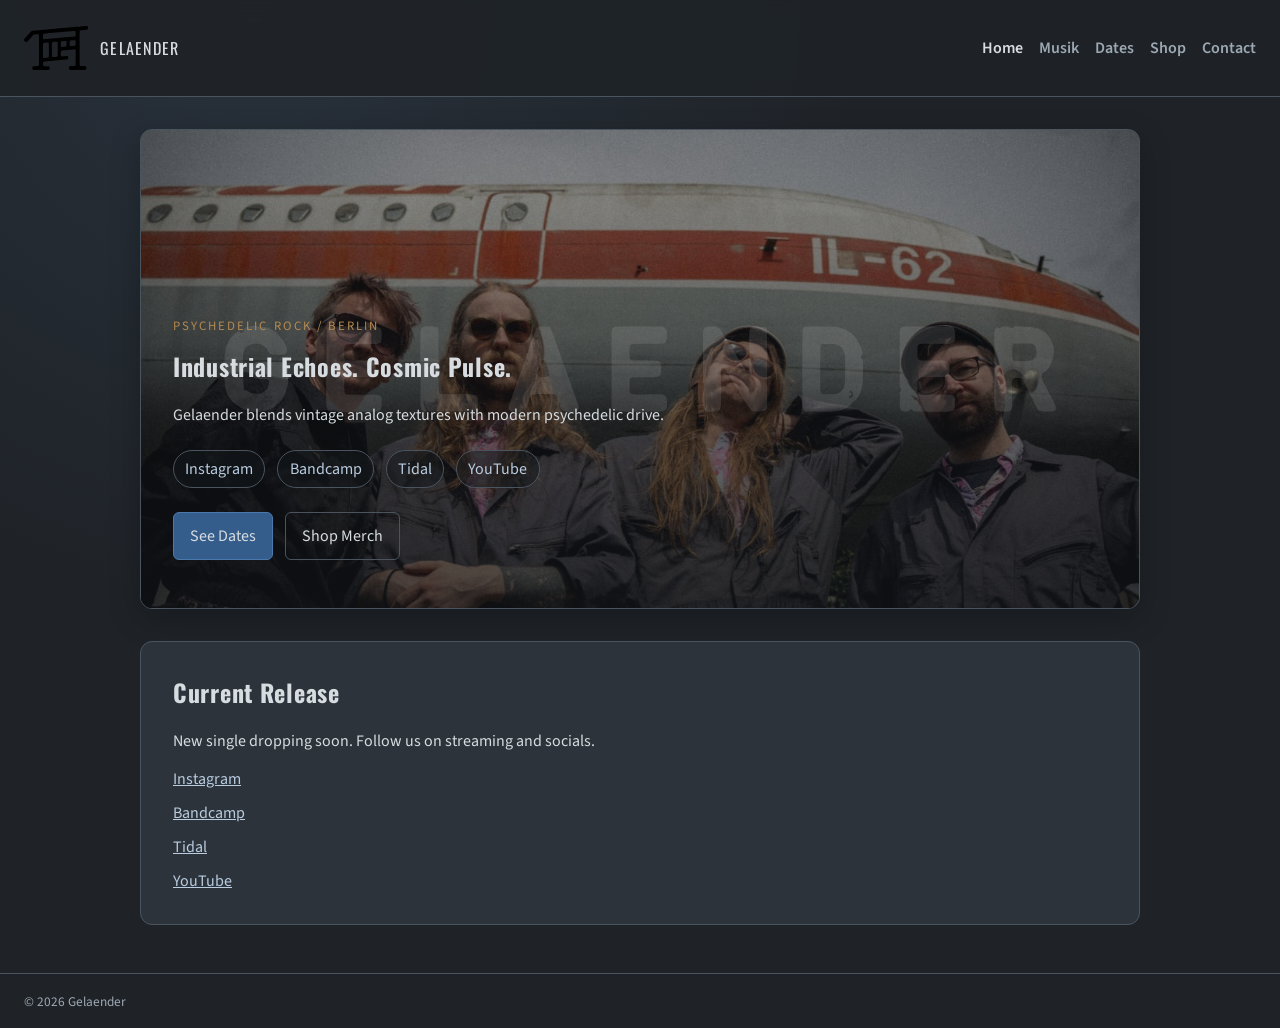
==== frontend/index.html @ 28b2a407 "v0.1 - frontend: logo, foto, header - backend: docker, alembic" ====
<!doctype html>
<html lang="en">
  <head>
    <meta charset="UTF-8" />
    <meta name="viewport" content="width=device-width, initial-scale=1.0" />
    <meta
      name="description"
      content="Gelaender psychedelic rock official page."
    />
    <title>Gelaender | Home</title>
    <link rel="icon" href="assets/logo1.svg" type="image/svg+xml" />
    <link rel="stylesheet" href="css/variables.css" />
    <link rel="stylesheet" href="css/style.css" />
    <link rel="stylesheet" href="css/responsive.css" />
  </head>
  <body>
    <header class="site-header">
      <a class="brand" href="index.html">
        <img
          src="assets/logo1.svg"
          alt="Gelaender logo"
          width="64"
          height="64"
        />
        <span>Gelaender</span>
      </a>
      <button
        class="menu-toggle"
        type="button"
        aria-label="Toggle navigation menu"
        aria-expanded="false"
        aria-controls="primary-nav"
      >
        Menu
      </button>
      <nav id="primary-nav" class="site-nav" aria-label="Primary navigation">
        <a href="index.html" aria-current="page">Home</a>
        <a href="music.html">Musik</a>
        <a href="tour.html">Dates</a>
        <a href="shop.html">Shop</a>
        <a href="contact.html">Contact</a>
      </nav>
    </header>

    <main>
      <section class="hero hero-home reveal">
        <div class="hero-content">
          <p class="kicker">Psychedelic Rock / Berlin</p>
          <h1>Industrial Echoes. Cosmic Pulse.</h1>
          <p>
            Gelaender blends vintage analog textures with modern psychedelic
            drive.
          </p>
          <ul class="social-list social-inline">
            <li>
              <a
                href="https://www.instagram.com/"
                target="_blank"
                rel="noopener noreferrer"
                >Instagram</a
              >
            </li>
            <li>
              <a
                href="https://bandcamp.com/"
                target="_blank"
                rel="noopener noreferrer"
                >Bandcamp</a
              >
            </li>
            <li>
              <a
                href="https://tidal.com/"
                target="_blank"
                rel="noopener noreferrer"
                >Tidal</a
              >
            </li>
            <li>
              <a
                href="https://www.youtube.com/"
                target="_blank"
                rel="noopener noreferrer"
                >YouTube</a
              >
            </li>
          </ul>
          <div class="cta-row">
            <a class="btn btn-primary" href="tour.html">See Dates</a>
            <a class="btn" href="shop.html">Shop Merch</a>
          </div>
        </div>
      </section>

      <section class="panel reveal">
        <h2>Current Release</h2>
        <p>New single dropping soon. Follow us on streaming and socials.</p>
        <ul class="social-list">
          <li>
            <a
              href="https://www.instagram.com/"
              target="_blank"
              rel="noopener noreferrer"
              >Instagram</a
            >
          </li>
          <li>
            <a
              href="https://bandcamp.com/"
              target="_blank"
              rel="noopener noreferrer"
              >Bandcamp</a
            >
          </li>
          <li>
            <a
              href="https://tidal.com/"
              target="_blank"
              rel="noopener noreferrer"
              >Tidal</a
            >
          </li>
          <li>
            <a
              href="https://www.youtube.com/"
              target="_blank"
              rel="noopener noreferrer"
              >YouTube</a
            >
          </li>
        </ul>
      </section>
    </main>

    <footer class="site-footer">
      <small>&copy; 2026 Gelaender</small>
    </footer>

    <script src="js/main.js" defer></script>
  </body>
</html>
---- frontend/css/variables.css ----
:root {
  --color-bg: #1f2328;
  --color-bg-soft: #2c3239;
  --color-surface: #313941;
  --color-text: #d7dce0;
  --color-muted: #9ca8b2;
  --color-accent: #355d8c;
  --color-accent-warm: #b3894f;
  --color-border: #4a545e;
  --shadow-soft: 0 10px 30px rgba(0, 0, 0, 0.25);

  --font-display: "Oswald", "Arial Narrow", sans-serif;
  --font-body: "Source Sans 3", "Segoe UI", sans-serif;

  --space-1: 0.25rem;
  --space-2: 0.5rem;
  --space-3: 0.75rem;
  --space-4: 1rem;
  --space-5: 1.5rem;
  --space-6: 2rem;
  --space-7: 3rem;

  --radius-sm: 6px;
  --radius-md: 12px;

  --motion-fast: 160ms;
  --motion-med: 280ms;
}
---- frontend/css/style.css ----
@import url("https://fonts.googleapis.com/css2?family=Oswald:wght@400;500;700&family=Source+Sans+3:wght@400;600&display=swap");

* {
  box-sizing: border-box;
}

html {
  scroll-behavior: smooth;
}

body {
  margin: 0;
  font-family: var(--font-body);
  background: radial-gradient(circle at 20% 0%, #28313b 0%, var(--color-bg) 42%), url("../assets/bg-pattern.svg");
  color: var(--color-text);
  min-height: 100vh;
}

a {
  color: #b9cce0;
}

.site-header {
  position: sticky;
  top: 0;
  z-index: 20;
  display: flex;
  justify-content: space-between;
  align-items: center;
  gap: var(--space-4);
  padding: var(--space-4) var(--space-5);
  background: rgba(31, 35, 40, 0.92);
  border-bottom: 1px solid var(--color-border);
  backdrop-filter: blur(8px);
}

.brand {
  display: inline-flex;
  align-items: center;
  gap: var(--space-3);
  color: var(--color-text);
  text-decoration: none;
  font-family: var(--font-display);
  letter-spacing: 0.08em;
  text-transform: uppercase;
}

.menu-toggle {
  display: none;
  border: 1px solid var(--color-border);
  border-radius: var(--radius-sm);
  background: transparent;
  color: var(--color-text);
  padding: 0.5rem 0.75rem;
  font: inherit;
}

.site-nav {
  display: flex;
  gap: var(--space-4);
  flex-wrap: wrap;
}

.site-nav a {
  text-decoration: none;
  color: var(--color-muted);
  font-weight: 600;
}

.site-nav a[aria-current="page"],
.site-nav a:hover {
  color: var(--color-text);
}

main {
  width: min(1000px, 92vw);
  margin: 0 auto;
  padding: var(--space-6) 0 var(--space-7);
}

.hero {
  background: linear-gradient(165deg, rgba(53, 93, 140, 0.3), rgba(49, 57, 65, 0.9));
  border: 1px solid var(--color-border);
  border-radius: var(--radius-md);
  box-shadow: var(--shadow-soft);
  padding: var(--space-7) var(--space-6);
}

.hero.compact {
  padding: var(--space-6);
}

.hero-home {
  position: relative;
  overflow: hidden;
  min-height: 30rem;
  display: flex;
  align-items: flex-end;
}

.hero-home::before {
  content: "";
  position: absolute;
  inset: 0;
  background:
    linear-gradient(180deg, rgba(18, 21, 25, 0.46) 0%, rgba(18, 21, 25, 0.74) 100%),
    url("../assets/images/hero1.jpg") center 28% / cover no-repeat;
}

.hero-home::after {
  content: "";
  position: absolute;
  inset: 0;
  background: url("../assets/font1.svg") center / min(80vw, 52rem) auto no-repeat;
  filter: invert(1);
  opacity: 0.10;
  pointer-events: none;
}

.hero-content {
  position: relative;
  z-index: 1;
  max-width: 44rem;
}

.kicker {
  color: var(--color-accent-warm);
  letter-spacing: 0.16em;
  text-transform: uppercase;
  font-size: 0.8rem;
}

h1,
h2 {
  font-family: var(--font-display);
  letter-spacing: 0.03em;
  margin-top: 0;
}

.panel {
  margin-top: var(--space-6);
  padding: var(--space-6);
  border: 1px solid var(--color-border);
  border-radius: var(--radius-md);
  background: rgba(49, 57, 65, 0.75);
}

.cta-row {
  margin-top: var(--space-5);
  display: flex;
  gap: var(--space-3);
}

.btn {
  display: inline-block;
  padding: var(--space-3) var(--space-4);
  border: 1px solid var(--color-border);
  border-radius: var(--radius-sm);
  text-decoration: none;
  color: var(--color-text);
}

.btn-primary {
  background: var(--color-accent);
  border-color: #4a79ad;
}

.grid {
  margin-top: var(--space-5);
  display: grid;
  grid-template-columns: repeat(auto-fit, minmax(220px, 1fr));
  gap: var(--space-4);
}

.card {
  background: rgba(49, 57, 65, 0.8);
  border: 1px solid var(--color-border);
  border-radius: var(--radius-md);
  padding: var(--space-4);
}

.social-list,
.tour-list {
  list-style: none;
  margin: 0;
  padding: 0;
  display: grid;
  gap: var(--space-3);
}

.social-inline {
  margin-top: var(--space-5);
  display: flex;
  flex-wrap: wrap;
  gap: var(--space-3);
}

.social-inline a {
  display: inline-flex;
  align-items: center;
  padding: 0.45rem 0.7rem;
  border: 1px solid var(--color-border);
  border-radius: 999px;
  background: rgba(21, 24, 29, 0.55);
  text-decoration: none;
}

.video-grid {
  display: grid;
  grid-template-columns: repeat(auto-fit, minmax(250px, 1fr));
  gap: var(--space-4);
}

.video-card {
  border: 1px solid var(--color-border);
  border-radius: var(--radius-md);
  padding: var(--space-4);
  background: rgba(44, 50, 57, 0.8);
}

.video-card h3 {
  margin-top: 0;
}

.video-frame {
  aspect-ratio: 16 / 9;
  border-radius: var(--radius-sm);
  overflow: hidden;
  background: #16191d;
}

.video-frame iframe {
  width: 100%;
  height: 100%;
  border: 0;
}

.site-footer {
  border-top: 1px solid var(--color-border);
  padding: var(--space-4) var(--space-5);
  color: var(--color-muted);
}

.reveal {
  opacity: 0;
  transform: translateY(12px);
  transition: opacity var(--motion-med) ease, transform var(--motion-med) ease;
}

.reveal.is-visible {
  opacity: 1;
  transform: translateY(0);
}
---- frontend/css/responsive.css ----
@media (max-width: 720px) {
  .site-header {
    position: sticky;
    padding: var(--space-3) var(--space-4);
    flex-wrap: wrap;
  }

  .menu-toggle {
    display: inline-flex;
    margin-left: auto;
  }

  .site-nav {
    width: 100%;
    display: none;
    flex-direction: column;
    gap: var(--space-2);
    padding-top: var(--space-3);
    border-top: 1px solid var(--color-border);
  }

  .site-nav.is-open {
    display: flex;
  }

  .site-nav a {
    padding: var(--space-2) 0;
  }

  .hero {
    padding: var(--space-5);
  }

  .hero-home {
    min-height: 25rem;
  }

  .hero-home::after {
    background-size: min(90vw, 52rem) auto;
  }

  .cta-row {
    flex-direction: column;
    align-items: flex-start;
  }

  .social-inline {
    gap: var(--space-2);
  }

  main {
    width: min(1100px, 94vw);
  }
}
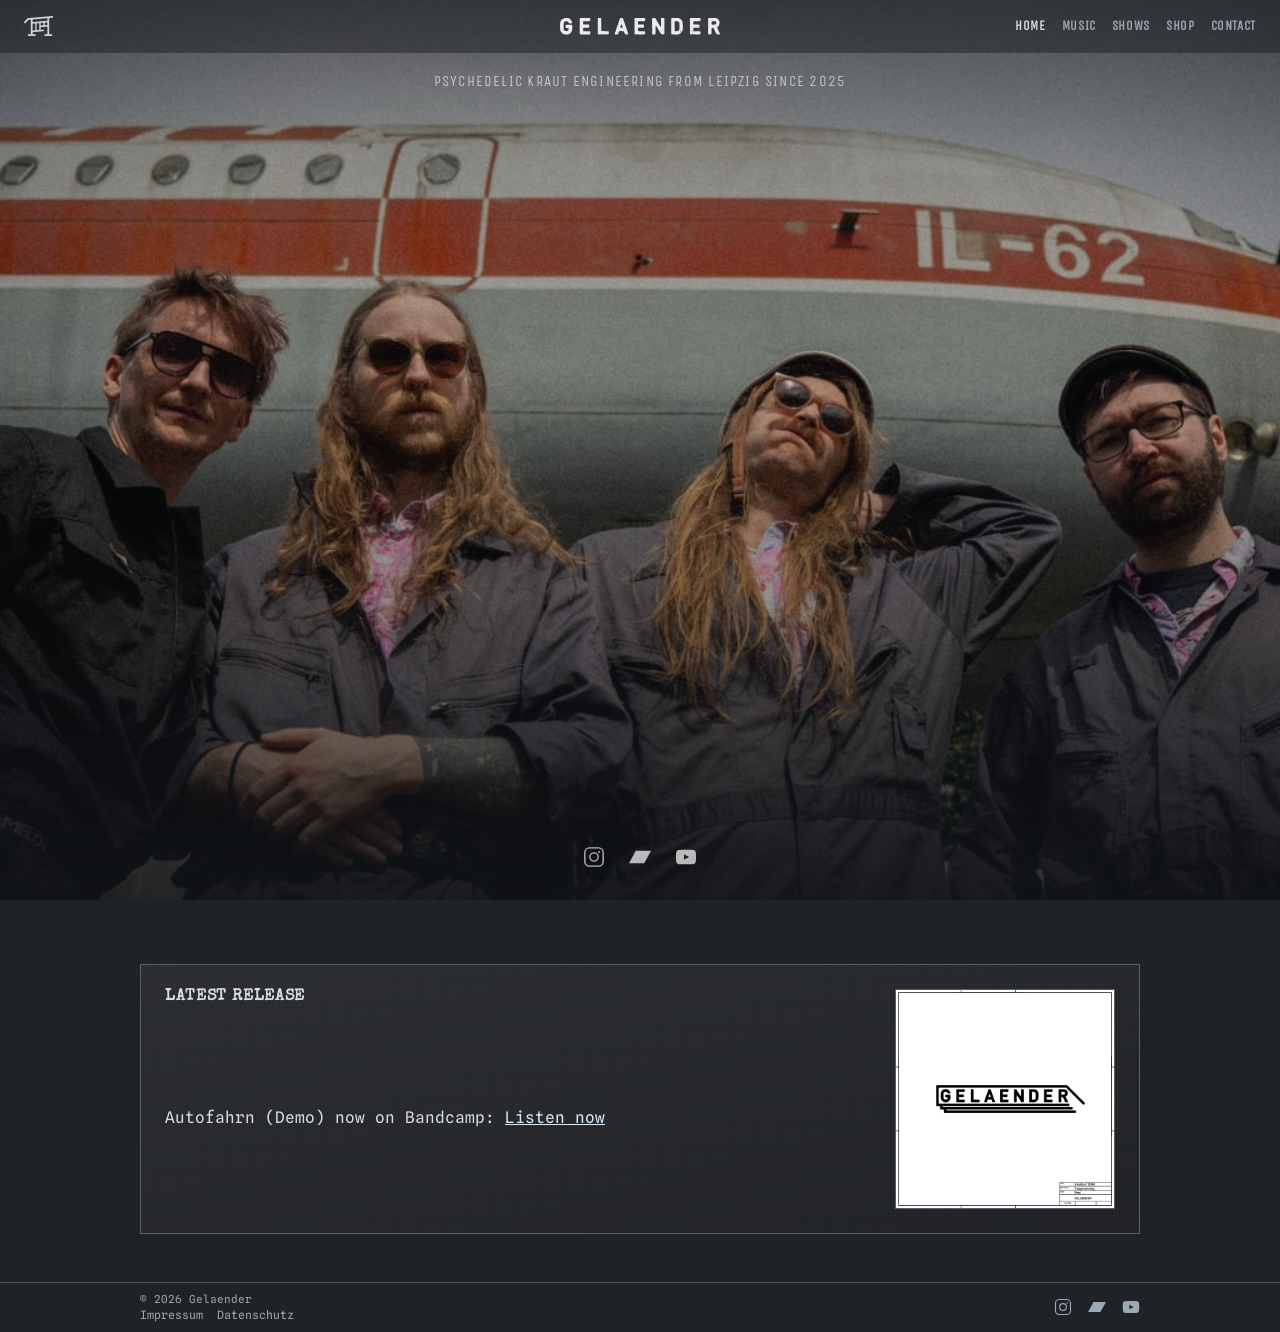
==== commit 428a9d58: "v0.2 -no shop version" ====
--- a/frontend/index.html
+++ b/frontend/index.html
@@ -13,16 +13,19 @@
     <link rel="stylesheet" href="css/style.css" />
     <link rel="stylesheet" href="css/responsive.css" />
   </head>
-  <body>
+  <body data-page="home">
     <header class="site-header">
       <a class="brand" href="index.html">
         <img
-          src="assets/logo1.svg"
+          src="assets/logo1white.svg"
           alt="Gelaender logo"
           width="64"
           height="64"
         />
         <span>Gelaender</span>
+      </a>
+      <a class="header-wordmark" href="index.html" aria-label="Gelaender home">
+        <img src="assets/font1white.svg" alt="" width="320" height="34" />
       </a>
       <button
         class="menu-toggle"
@@ -35,105 +38,191 @@
       </button>
       <nav id="primary-nav" class="site-nav" aria-label="Primary navigation">
         <a href="index.html" aria-current="page">Home</a>
-        <a href="music.html">Musik</a>
-        <a href="tour.html">Dates</a>
+        <a href="music.html">Music</a>
+        <a href="tour.html">Shows</a>
         <a href="shop.html">Shop</a>
         <a href="contact.html">Contact</a>
       </nav>
     </header>
 
+    <section class="hero-home reveal">
+      <div class="hero-stripe-content">
+        <p class="kicker">
+          Psychedelic Kraut Engineering from Leipzig since 2025
+        </p>
+      </div>
+      <div class="hero-bottom">
+        <nav class="hero-socials" aria-label="Social links">
+          <a
+            href="https://www.instagram.com/gelaenderband/"
+            target="_blank"
+            rel="noopener noreferrer"
+            class="hero-social-icon"
+            aria-label="Instagram"
+          >
+            <svg
+              xmlns="http://www.w3.org/2000/svg"
+              viewBox="0 0 24 24"
+              fill="none"
+              stroke="currentColor"
+              stroke-width="1.5"
+              stroke-linecap="round"
+              stroke-linejoin="round"
+              aria-hidden="true"
+            >
+              <rect x="2" y="2" width="20" height="20" rx="5" />
+              <circle cx="12" cy="12" r="4.5" />
+              <circle
+                cx="17.5"
+                cy="6.5"
+                r="1"
+                fill="currentColor"
+                stroke="none"
+              />
+            </svg>
+          </a>
+          <a
+            href="https://gelaender.bandcamp.com/track/autofahrn-demo"
+            target="_blank"
+            rel="noopener noreferrer"
+            class="hero-social-icon"
+            aria-label="Bandcamp"
+          >
+            <svg
+              xmlns="http://www.w3.org/2000/svg"
+              viewBox="0 0 24 24"
+              fill="currentColor"
+              aria-hidden="true"
+            >
+              <path d="M0 18.75l7.437-13.5H24l-7.438 13.5z" />
+            </svg>
+          </a>
+          <a
+            href="https://www.youtube.com/channel/UCO7sa2VG6yOzbPGzlruR59A"
+            target="_blank"
+            rel="noopener noreferrer"
+            class="hero-social-icon"
+            aria-label="YouTube"
+          >
+            <svg
+              xmlns="http://www.w3.org/2000/svg"
+              viewBox="0 0 24 24"
+              fill="currentColor"
+              aria-hidden="true"
+            >
+              <path
+                d="M22.54 6.42a2.78 2.78 0 0 0-1.95-1.95C18.88 4 12 4 12 4s-6.88 0-8.59.47a2.78 2.78 0 0 0-1.95 1.95A29 29 0 0 0 1 12a29 29 0 0 0 .46 5.58 2.78 2.78 0 0 0 1.95 1.95C5.12 20 12 20 12 20s6.88 0 8.59-.47a2.78 2.78 0 0 0 1.95-1.95A29 29 0 0 0 23 12a29 29 0 0 0-.46-5.58z"
+              />
+              <polygon
+                style="fill: #1f2328"
+                points="9.75 15.02 15.5 12 9.75 8.98 9.75 15.02"
+              />
+            </svg>
+          </a>
+        </nav>
+      </div>
+    </section>
+
     <main>
-      <section class="hero hero-home reveal">
-        <div class="hero-content">
-          <p class="kicker">Psychedelic Rock / Berlin</p>
-          <h1>Industrial Echoes. Cosmic Pulse.</h1>
-          <p>
-            Gelaender blends vintage analog textures with modern psychedelic
-            drive.
-          </p>
-          <ul class="social-list social-inline">
-            <li>
+      <section class="news-feed reveal" aria-label="Latest news">
+        <article class="news-item release-item">
+          <h2 class="news-item-title">Latest Release</h2>
+          <figure class="news-cover">
+            <img src="assets/images/single1.jpg" alt="Single artwork preview" />
+          </figure>
+          <div class="release-copy">
+            <p>
+              Autofahrn (Demo) now on Bandcamp:
               <a
-                href="https://www.instagram.com/"
+                href="https://gelaender.bandcamp.com/track/autofahrn-demo"
                 target="_blank"
                 rel="noopener noreferrer"
-                >Instagram</a
+                >Listen now</a
               >
-            </li>
-            <li>
-              <a
-                href="https://bandcamp.com/"
-                target="_blank"
-                rel="noopener noreferrer"
-                >Bandcamp</a
-              >
-            </li>
-            <li>
-              <a
-                href="https://tidal.com/"
-                target="_blank"
-                rel="noopener noreferrer"
-                >Tidal</a
-              >
-            </li>
-            <li>
-              <a
-                href="https://www.youtube.com/"
-                target="_blank"
-                rel="noopener noreferrer"
-                >YouTube</a
-              >
-            </li>
-          </ul>
-          <div class="cta-row">
-            <a class="btn btn-primary" href="tour.html">See Dates</a>
-            <a class="btn" href="shop.html">Shop Merch</a>
+            </p>
           </div>
-        </div>
-      </section>
-
-      <section class="panel reveal">
-        <h2>Current Release</h2>
-        <p>New single dropping soon. Follow us on streaming and socials.</p>
-        <ul class="social-list">
-          <li>
-            <a
-              href="https://www.instagram.com/"
-              target="_blank"
-              rel="noopener noreferrer"
-              >Instagram</a
-            >
-          </li>
-          <li>
-            <a
-              href="https://bandcamp.com/"
-              target="_blank"
-              rel="noopener noreferrer"
-              >Bandcamp</a
-            >
-          </li>
-          <li>
-            <a
-              href="https://tidal.com/"
-              target="_blank"
-              rel="noopener noreferrer"
-              >Tidal</a
-            >
-          </li>
-          <li>
-            <a
-              href="https://www.youtube.com/"
-              target="_blank"
-              rel="noopener noreferrer"
-              >YouTube</a
-            >
-          </li>
-        </ul>
+        </article>
       </section>
     </main>
 
     <footer class="site-footer">
-      <small>&copy; 2026 Gelaender</small>
+      <div class="site-footer-inner">
+        <div class="site-footer-meta">
+          <small>&copy; 2026 Gelaender</small>
+          <nav class="legal-links" aria-label="Legal links">
+            <a href="impressum.html">Impressum</a>
+            <a href="datenschutz.html">Datenschutz</a>
+          </nav>
+        </div>
+        <nav class="social-icons" aria-label="Footer social links">
+          <a
+            href="https://www.instagram.com/gelaenderband/"
+            target="_blank"
+            rel="noopener noreferrer"
+            class="hero-social-icon"
+            aria-label="Instagram"
+          >
+            <svg
+              xmlns="http://www.w3.org/2000/svg"
+              viewBox="0 0 24 24"
+              fill="none"
+              stroke="currentColor"
+              stroke-width="1.5"
+              stroke-linecap="round"
+              stroke-linejoin="round"
+              aria-hidden="true"
+            >
+              <rect x="2" y="2" width="20" height="20" rx="5" />
+              <circle cx="12" cy="12" r="4.5" />
+              <circle
+                cx="17.5"
+                cy="6.5"
+                r="1"
+                fill="currentColor"
+                stroke="none"
+              />
+            </svg>
+          </a>
+          <a
+            href="https://gelaender.bandcamp.com/track/autofahrn-demo"
+            target="_blank"
+            rel="noopener noreferrer"
+            class="hero-social-icon"
+            aria-label="Bandcamp"
+          >
+            <svg
+              xmlns="http://www.w3.org/2000/svg"
+              viewBox="0 0 24 24"
+              fill="currentColor"
+              aria-hidden="true"
+            >
+              <path d="M0 18.75l7.437-13.5H24l-7.438 13.5z" />
+            </svg>
+          </a>
+          <a
+            href="https://www.youtube.com/channel/UCO7sa2VG6yOzbPGzlruR59A"
+            target="_blank"
+            rel="noopener noreferrer"
+            class="hero-social-icon"
+            aria-label="YouTube"
+          >
+            <svg
+              xmlns="http://www.w3.org/2000/svg"
+              viewBox="0 0 24 24"
+              fill="currentColor"
+              aria-hidden="true"
+            >
+              <path
+                d="M22.54 6.42a2.78 2.78 0 0 0-1.95-1.95C18.88 4 12 4 12 4s-6.88 0-8.59.47a2.78 2.78 0 0 0-1.95 1.95A29 29 0 0 0 1 12a29 29 0 0 0 .46 5.58 2.78 2.78 0 0 0 1.95 1.95C5.12 20 12 20 12 20s6.88 0 8.59-.47a2.78 2.78 0 0 0 1.95-1.95A29 29 0 0 0 23 12a29 29 0 0 0-.46-5.58z"
+              />
+              <polygon
+                style="fill: #1f2328"
+                points="9.75 15.02 15.5 12 9.75 8.98 9.75 15.02"
+              />
+            </svg>
+          </a>
+        </nav>
+      </div>
     </footer>
 
     <script src="js/main.js" defer></script>
--- a/frontend/css/variables.css
+++ b/frontend/css/variables.css
@@ -9,8 +9,10 @@
   --color-border: #4a545e;
   --shadow-soft: 0 10px 30px rgba(0, 0, 0, 0.25);
 
-  --font-display: "Oswald", "Arial Narrow", sans-serif;
-  --font-body: "Source Sans 3", "Segoe UI", sans-serif;
+  --font-display: "Unica One", "Arial Narrow", sans-serif;
+  --font-body: "Spline Sans Mono", "Source Sans 3", "Segoe UI", sans-serif;
+  --font-mono: "Space Mono", "Courier New", monospace;
+  --font-typewriter: "Special Elite", "Courier New", monospace;
 
   --space-1: 0.25rem;
   --space-2: 0.5rem;
@@ -25,4 +27,5 @@
 
   --motion-fast: 160ms;
   --motion-med: 280ms;
+  --header-h: 4rem;
 }
--- a/frontend/css/style.css
+++ b/frontend/css/style.css
@@ -1,4 +1,4 @@
-@import url("https://fonts.googleapis.com/css2?family=Oswald:wght@400;500;700&family=Source+Sans+3:wght@400;600&display=swap");
+@import url("https://fonts.googleapis.com/css2?family=Special+Elite&family=Spline+Sans+Mono:wght@400;600&family=Unica+One&family=Space+Mono:wght@400;700&family=Source+Sans+3:wght@400;600&display=swap");
 
 * {
   box-sizing: border-box;
@@ -10,10 +10,14 @@
 
 body {
   margin: 0;
+  padding-top: 0;
+  display: flex;
+  flex-direction: column;
   font-family: var(--font-body);
   background: radial-gradient(circle at 20% 0%, #28313b 0%, var(--color-bg) 42%), url("../assets/bg-pattern.svg");
   color: var(--color-text);
   min-height: 100vh;
+  min-height: 100dvh;
 }
 
 a {
@@ -21,16 +25,28 @@
 }
 
 .site-header {
-  position: sticky;
+  position: fixed;
   top: 0;
+  left: 0;
+  right: 0;
   z-index: 20;
   display: flex;
   justify-content: space-between;
   align-items: center;
   gap: var(--space-4);
   padding: var(--space-4) var(--space-5);
-  background: rgba(31, 35, 40, 0.92);
-  border-bottom: 1px solid var(--color-border);
+  background: rgba(18, 21, 25, 0.42);
+  border-bottom: 1px solid transparent;
+  transition: background 0.3s ease, border-color 0.3s ease;
+}
+
+body[data-page="home"] .site-header {
+  position: fixed;
+}
+
+.site-header.scrolled {
+  background: rgba(18, 21, 25, 0.88);
+  border-bottom-color: var(--color-border);
   backdrop-filter: blur(8px);
 }
 
@@ -43,6 +59,33 @@
   font-family: var(--font-display);
   letter-spacing: 0.08em;
   text-transform: uppercase;
+}
+
+.brand img {
+  width: 29px;
+  height: auto;
+  opacity: 0.78;
+}
+
+.brand span {
+  display: none;
+}
+
+.header-wordmark {
+  position: absolute;
+  left: 50%;
+  top: 50%;
+  transform: translate(-50%, -50%);
+  display: inline-flex;
+  align-items: center;
+  justify-content: center;
+  opacity: 0.9;
+}
+
+.header-wordmark img {
+  width: min(18vw, 10rem);
+  height: auto;
+  display: block;
 }
 
 .menu-toggle {
@@ -52,38 +95,55 @@
   background: transparent;
   color: var(--color-text);
   padding: 0.5rem 0.75rem;
-  font: inherit;
+  font-family: var(--font-display);
+  letter-spacing: 0.06em;
+  text-transform: uppercase;
+  font-size: 0.9rem;
 }
 
 .site-nav {
   display: flex;
-  gap: var(--space-4);
+  gap: clamp(0.7rem, 1.4vw, var(--space-4));
   flex-wrap: wrap;
 }
 
 .site-nav a {
   text-decoration: none;
   color: var(--color-muted);
+  font-family: var(--font-display);
+  letter-spacing: 0.05em;
+  text-transform: uppercase;
   font-weight: 600;
+  font-size: clamp(0.72rem, 0.62rem + 0.22vw, 0.86rem);
 }
 
 .site-nav a[aria-current="page"],
 .site-nav a:hover {
   color: var(--color-text);
+}
+
+.site-nav a:focus-visible,
+.hero-social-icon:focus-visible,
+.date-ticket:focus-visible,
+.menu-toggle:focus-visible {
+  outline: 2px solid rgba(185, 204, 224, 0.8);
+  outline-offset: 3px;
+  border-radius: 2px;
 }
 
 main {
   width: min(1000px, 92vw);
   margin: 0 auto;
-  padding: var(--space-6) 0 var(--space-7);
+  padding: calc(var(--header-h) + var(--space-6)) 0 var(--space-7);
+  flex: 1 0 auto;
 }
 
 .hero {
-  background: linear-gradient(165deg, rgba(53, 93, 140, 0.3), rgba(49, 57, 65, 0.9));
-  border: 1px solid var(--color-border);
-  border-radius: var(--radius-md);
-  box-shadow: var(--shadow-soft);
-  padding: var(--space-7) var(--space-6);
+  background: transparent;
+  border: 0;
+  border-radius: 0;
+  box-shadow: none;
+  padding: var(--space-6) 0;
 }
 
 .hero.compact {
@@ -93,9 +153,17 @@
 .hero-home {
   position: relative;
   overflow: hidden;
-  min-height: 30rem;
-  display: flex;
-  align-items: flex-end;
+  min-height: 100vh;
+  min-height: 100dvh;
+  display: flex;
+  flex-direction: column;
+  justify-content: space-between;
+  align-items: center;
+  border: none;
+  border-radius: 0;
+  box-shadow: none;
+  padding: 0;
+  background: none;
 }
 
 .hero-home::before {
@@ -103,18 +171,14 @@
   position: absolute;
   inset: 0;
   background:
-    linear-gradient(180deg, rgba(18, 21, 25, 0.46) 0%, rgba(18, 21, 25, 0.74) 100%),
+    linear-gradient(180deg,
+      rgba(18, 21, 25, 0.62) 0%,
+      rgba(18, 21, 25, 0.44) 18%,
+      rgba(18, 21, 25, 0.28) 42%,
+      rgba(18, 21, 25, 0.44) 68%,
+      rgba(18, 21, 25, 0.86) 100%
+    ),
     url("../assets/images/hero1.jpg") center 28% / cover no-repeat;
-}
-
-.hero-home::after {
-  content: "";
-  position: absolute;
-  inset: 0;
-  background: url("../assets/font1.svg") center / min(80vw, 52rem) auto no-repeat;
-  filter: invert(1);
-  opacity: 0.10;
-  pointer-events: none;
 }
 
 .hero-content {
@@ -123,17 +187,97 @@
   max-width: 44rem;
 }
 
+
+.hero-stripe-content {
+  position: relative;
+  z-index: 1;
+  text-align: center;
+  padding-top: calc(var(--header-h) + 0.5rem);
+}
+
+.music-page main,
+body[data-page="dates"] main {
+  width: 100%;
+  margin: 0;
+  padding: 0;
+}
+
+body[data-page="home"] main {
+  padding-top: var(--space-6);
+}
+
+.page-hero-content {
+  justify-content: flex-start;
+}
+
+.page-overlay-content {
+  position: relative;
+  z-index: 1;
+  width: min(820px, 92vw);
+  margin-top: clamp(14vh, 20vh, 24vh);
+}
+
+.music-page .page-overlay-content {
+  width: min(700px, 90vw);
+  margin-top: clamp(10vh, 14vh, 17vh);
+}
+
+body[data-page="dates"] .page-overlay-content {
+  width: min(860px, 92vw);
+  margin-top: clamp(12vh, 16vh, 20vh);
+}
+
+.hero-bottom {
+  position: relative;
+  z-index: 1;
+  display: flex;
+  flex-direction: column;
+  align-items: center;
+  gap: var(--space-3);
+  padding-bottom: var(--space-6);
+}
+
+.hero-socials {
+  display: flex;
+  gap: var(--space-5);
+  align-items: center;
+}
+
+.social-icons {
+  display: flex;
+  gap: var(--space-4);
+  align-items: center;
+}
+
+.hero-social-icon {
+  color: rgba(255, 255, 255, 0.7);
+  line-height: 0;
+  transition: color var(--motion-fast) ease, transform var(--motion-fast) ease;
+}
+
+.hero-social-icon:hover {
+  color: #ffffff;
+  transform: scale(1.15);
+}
+
+.hero-social-icon svg {
+  width: 22px;
+  height: 22px;
+}
+
 .kicker {
-  color: var(--color-accent-warm);
-  letter-spacing: 0.16em;
+  font-family: var(--font-display);
+  color: rgba(255, 255, 255, 0.62);
+  letter-spacing: 0.08em;
   text-transform: uppercase;
-  font-size: 0.8rem;
+  font-size: clamp(0.72rem, 1.45vw, 0.95rem);
+  margin: 0;
 }
 
 h1,
 h2 {
   font-family: var(--font-display);
-  letter-spacing: 0.03em;
+  letter-spacing: 0.01em;
   margin-top: 0;
 }
 
@@ -145,12 +289,6 @@
   background: rgba(49, 57, 65, 0.75);
 }
 
-.cta-row {
-  margin-top: var(--space-5);
-  display: flex;
-  gap: var(--space-3);
-}
-
 .btn {
   display: inline-block;
   padding: var(--space-3) var(--space-4);
@@ -235,10 +373,303 @@
   border: 0;
 }
 
+.home-strip {
+  padding: var(--space-6) 0;
+  display: flex;
+  align-items: center;
+  gap: var(--space-6);
+  flex-wrap: wrap;
+  border-top: 1px solid var(--color-border);
+}
+
+.home-strip-text {
+  margin: 0;
+  color: var(--color-muted);
+  font-family: var(--font-typewriter);
+}
+
+.news-feed {
+  margin-top: var(--space-6);
+  display: grid;
+  gap: var(--space-4);
+}
+
+.news-item {
+  position: relative;
+  overflow: hidden;
+  padding: var(--space-5);
+  border: 1px solid #5d6065;
+  background: linear-gradient(165deg, rgba(44, 46, 49, 0.92), rgba(32, 34, 37, 0.92));
+}
+
+.news-item::before {
+  content: "";
+  position: absolute;
+  inset: 0;
+  opacity: 0.2;
+  pointer-events: none;
+  background-image: radial-gradient(rgba(255, 255, 255, 0.22) 0.45px, transparent 0.45px);
+  background-size: 3px 3px;
+}
+
+.news-item > * {
+  position: relative;
+  z-index: 1;
+}
+
+.news-item-title {
+  margin: 0 0 var(--space-3);
+  font-family: var(--font-typewriter);
+  font-size: 1rem;
+  letter-spacing: 0.04em;
+  text-transform: uppercase;
+}
+
+.news-item p {
+  margin: 0;
+}
+
+.release-item {
+  display: grid;
+  grid-template-columns: 1fr minmax(140px, 220px);
+  column-gap: var(--space-4);
+  row-gap: var(--space-2);
+  align-items: start;
+}
+
+.release-copy {
+  grid-column: 1;
+}
+
+.news-cover {
+  margin: 0;
+}
+
+.news-cover img {
+  display: block;
+  width: min(100%, 220px);
+  height: auto;
+  border: 1px solid #5a5e64;
+}
+
+.release-item .news-cover {
+  grid-column: 2;
+  grid-row: 1 / span 2;
+  justify-self: end;
+  align-self: start;
+}
+
+.news-item a {
+  color: #dbe8f6;
+}
+
+.dates-plain {
+  margin: var(--space-4) 0 0;
+  padding: 0;
+  list-style: none;
+  display: grid;
+  gap: var(--space-3);
+}
+
+.dates-plain li {
+  display: grid;
+  grid-template-columns: 1fr auto;
+  gap: var(--space-2);
+  align-items: start;
+  font-family: var(--font-typewriter);
+  letter-spacing: 0.03em;
+  color: #dde2e6;
+  font-size: clamp(1.02rem, 0.95rem + 0.32vw, 1.2rem);
+  line-height: 1.5;
+}
+
+.date-ticket {
+  color: #dbe8f6;
+  text-decoration: underline;
+  white-space: nowrap;
+}
+
+.date-ticket.is-disabled {
+  color: #7f8790;
+  text-decoration: none;
+  pointer-events: none;
+  opacity: 0.66;
+  cursor: default;
+}
+
+.music-page .video-grid {
+  grid-template-columns: 1fr;
+  gap: var(--space-4);
+  max-width: 680px;
+  margin: 0 auto;
+}
+
+.music-page .video-card {
+  border: 0;
+  border-radius: 0;
+  padding: 0;
+  background: transparent;
+  max-width: 680px;
+  width: 100%;
+  margin: 0 auto;
+}
+
+.music-page .video-frame {
+  border-radius: var(--radius-sm);
+}
+
+.plain-copy {
+  margin-top: var(--space-4);
+  font-family: var(--font-typewriter);
+}
+
+.contact-form {
+  display: grid;
+  gap: var(--space-4);
+  max-width: 36rem;
+  margin-top: var(--space-5);
+}
+
+.form-row {
+  display: grid;
+  gap: var(--space-4);
+  grid-template-columns: repeat(2, minmax(0, 1fr));
+}
+
+.form-field {
+  display: grid;
+  gap: 0.45rem;
+}
+
+.form-field label {
+  font-family: var(--font-display);
+  font-size: 0.82rem;
+  letter-spacing: 0.06em;
+  text-transform: uppercase;
+  color: var(--color-muted);
+}
+
+.form-field input,
+.form-field textarea {
+  width: 100%;
+  border: 1px solid var(--color-border);
+  background: rgba(18, 21, 25, 0.72);
+  color: var(--color-text);
+  padding: 0.8rem 0.95rem;
+  font: inherit;
+}
+
+.form-field textarea {
+  min-height: 11rem;
+  resize: vertical;
+}
+
+.form-field input:focus,
+.form-field textarea:focus {
+  outline: 1px solid rgba(185, 204, 224, 0.6);
+  outline-offset: 0;
+}
+
+.contact-note {
+  margin: 0;
+  color: var(--color-muted);
+  line-height: 1.7;
+}
+
+.legal-copy {
+  display: grid;
+  gap: var(--space-4);
+  max-width: 46rem;
+}
+
+.legal-copy p,
+.legal-copy ul {
+  margin: 0;
+  line-height: 1.7;
+}
+
+.legal-copy strong {
+  color: var(--color-text);
+}
+
+.legal-copy ul {
+  padding-left: 1.2rem;
+}
+
+.shop-note {
+  margin-top: var(--space-4);
+  font-family: var(--font-typewriter);
+  line-height: 1.6;
+}
+
+.social-strip {
+  display: flex;
+  gap: var(--space-5);
+  flex-wrap: wrap;
+}
+
+.social-strip a {
+  color: var(--color-muted);
+  text-decoration: none;
+  font-size: 0.875rem;
+  letter-spacing: 0.06em;
+  transition: color var(--motion-fast) ease;
+}
+
+.social-strip a:hover {
+  color: var(--color-text);
+}
+
 .site-footer {
   border-top: 1px solid var(--color-border);
-  padding: var(--space-4) var(--space-5);
-  color: var(--color-muted);
+  padding: 0.55rem 1rem;
+  font-size: 0.82rem;
+  color: var(--color-muted);
+}
+
+.site-footer-inner {
+  width: min(1000px, 92vw);
+  margin: 0 auto;
+  display: flex;
+  align-items: center;
+  justify-content: space-between;
+  gap: var(--space-3);
+}
+
+.site-footer-meta {
+  display: flex;
+  flex-direction: column;
+  gap: 0.2rem;
+}
+
+.legal-links {
+  display: flex;
+  flex-wrap: wrap;
+  gap: 0.35rem 0.85rem;
+}
+
+.legal-links a {
+  color: var(--color-muted);
+  text-decoration: none;
+  font-size: 0.72rem;
+  line-height: 1.2;
+}
+
+.legal-links a:hover {
+  color: var(--color-text);
+}
+
+.site-footer .hero-social-icon {
+  color: var(--color-muted);
+}
+
+.site-footer .hero-social-icon:hover {
+  color: var(--color-text);
+}
+
+.site-footer .hero-social-icon svg {
+  width: 18px;
+  height: 18px;
 }
 
 .reveal {
--- a/frontend/css/responsive.css
+++ b/frontend/css/responsive.css
@@ -1,8 +1,18 @@
-@media (max-width: 720px) {
+@media (max-width: 915px) {
   .site-header {
-    position: sticky;
     padding: var(--space-3) var(--space-4);
     flex-wrap: wrap;
+    align-items: flex-start;
+  }
+
+  .header-wordmark {
+    left: 50%;
+    top: 1.2rem;
+    transform: translateX(-50%);
+  }
+
+  .header-wordmark img {
+    width: min(30vw, 9rem);
   }
 
   .menu-toggle {
@@ -21,34 +31,61 @@
 
   .site-nav.is-open {
     display: flex;
+    background: rgba(18, 21, 25, 0.62);
+    padding: var(--space-3) var(--space-4);
+    margin: 0 calc(-1 * var(--space-4));
   }
 
   .site-nav a {
     padding: var(--space-2) 0;
   }
 
+  .form-row {
+    grid-template-columns: 1fr;
+  }
+
   .hero {
     padding: var(--space-5);
   }
 
-  .hero-home {
-    min-height: 25rem;
+  .hero-stripe-content {
+    padding-top: calc(var(--header-h) + 0.35rem);
   }
 
-  .hero-home::after {
-    background-size: min(90vw, 52rem) auto;
+  .page-hero-content {
+    min-height: 100vh;
+    min-height: 100dvh;
   }
 
-  .cta-row {
+  .page-overlay-content {
+    width: min(92vw, 40rem);
+    margin-top: clamp(12vh, 17vh, 20vh);
+  }
+
+  .music-page .page-overlay-content {
+    margin-top: clamp(9vh, 12vh, 15vh);
+  }
+
+  .home-strip {
     flex-direction: column;
     align-items: flex-start;
+    gap: var(--space-3);
   }
 
   .social-inline {
     gap: var(--space-2);
   }
 
-  main {
-    width: min(1100px, 94vw);
+  .hero-socials {
+    gap: var(--space-4);
+  }
+
+  .site-footer-inner {
+    flex-direction: column;
+    align-items: flex-start;
+  }
+
+  .legal-links {
+    gap: 0.3rem 0.7rem;
   }
 }
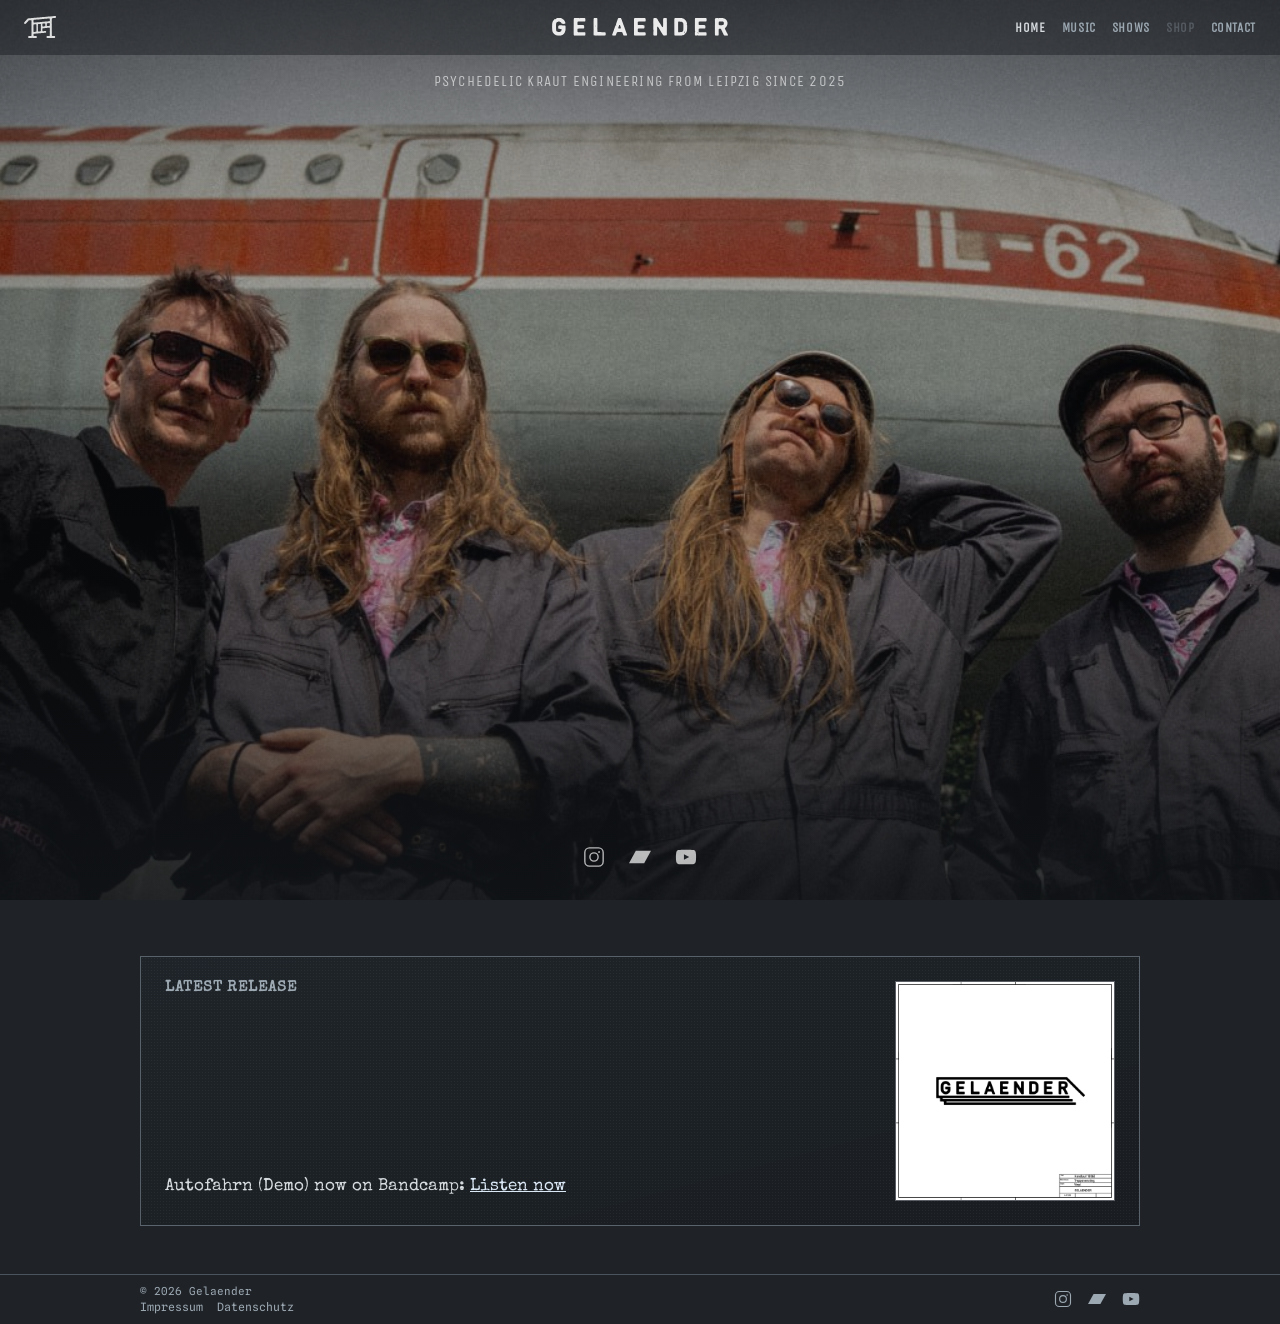
==== commit a377fbc9: "v0.92" ====
--- a/frontend/index.html
+++ b/frontend/index.html
@@ -114,7 +114,7 @@
                 d="M22.54 6.42a2.78 2.78 0 0 0-1.95-1.95C18.88 4 12 4 12 4s-6.88 0-8.59.47a2.78 2.78 0 0 0-1.95 1.95A29 29 0 0 0 1 12a29 29 0 0 0 .46 5.58 2.78 2.78 0 0 0 1.95 1.95C5.12 20 12 20 12 20s6.88 0 8.59-.47a2.78 2.78 0 0 0 1.95-1.95A29 29 0 0 0 23 12a29 29 0 0 0-.46-5.58z"
               />
               <polygon
-                style="fill: #1f2328"
+                class="yt-play-fill"
                 points="9.75 15.02 15.5 12 9.75 8.98 9.75 15.02"
               />
             </svg>
@@ -216,7 +216,7 @@
                 d="M22.54 6.42a2.78 2.78 0 0 0-1.95-1.95C18.88 4 12 4 12 4s-6.88 0-8.59.47a2.78 2.78 0 0 0-1.95 1.95A29 29 0 0 0 1 12a29 29 0 0 0 .46 5.58 2.78 2.78 0 0 0 1.95 1.95C5.12 20 12 20 12 20s6.88 0 8.59-.47a2.78 2.78 0 0 0 1.95-1.95A29 29 0 0 0 23 12a29 29 0 0 0-.46-5.58z"
               />
               <polygon
-                style="fill: #1f2328"
+                class="yt-play-fill"
                 points="9.75 15.02 15.5 12 9.75 8.98 9.75 15.02"
               />
             </svg>
--- a/frontend/css/style.css
+++ b/frontend/css/style.css
@@ -62,9 +62,9 @@
 }
 
 .brand img {
-  width: 29px;
+  width: 32px;
   height: auto;
-  opacity: 0.78;
+  opacity: 0.84;
 }
 
 .brand span {
@@ -83,9 +83,13 @@
 }
 
 .header-wordmark img {
-  width: min(18vw, 10rem);
+  width: min(17vw, 9.6rem);
   height: auto;
   display: block;
+}
+
+body[data-page="home"] .header-wordmark img {
+  width: min(21vw, 11rem);
 }
 
 .menu-toggle {
@@ -120,6 +124,18 @@
 .site-nav a[aria-current="page"],
 .site-nav a:hover {
   color: var(--color-text);
+}
+
+.site-nav a[href="shop.html"] {
+  color: #6f7780;
+  opacity: 0.58;
+  pointer-events: none;
+  cursor: default;
+}
+
+.site-nav a[href="shop.html"]:hover,
+.site-nav a[href="shop.html"][aria-current="page"] {
+  color: #7b838b;
 }
 
 .site-nav a:focus-visible,
@@ -218,7 +234,7 @@
 }
 
 .music-page .page-overlay-content {
-  width: min(700px, 90vw);
+  width: min(760px, 92vw);
   margin-top: clamp(10vh, 14vh, 17vh);
 }
 
@@ -235,6 +251,39 @@
   align-items: center;
   gap: var(--space-3);
   padding-bottom: var(--space-6);
+}
+
+.hero-info-box {
+  width: min(36rem, 90vw);
+  margin: 0;
+  padding: 0.8rem 1rem;
+  border: 1px solid rgba(162, 177, 193, 0.45);
+  background: linear-gradient(165deg, rgba(31, 36, 41, 0.86), rgba(24, 28, 32, 0.88));
+  display: grid;
+  gap: 0.35rem;
+  justify-items: center;
+  text-align: center;
+}
+
+.hero-info-label {
+  margin: 0;
+  font-family: var(--font-display);
+  font-size: 0.74rem;
+  letter-spacing: 0.08em;
+  text-transform: uppercase;
+  color: var(--color-muted);
+}
+
+.hero-info-copy {
+  margin: 0;
+  font-family: var(--font-typewriter);
+  font-size: clamp(0.88rem, 0.81rem + 0.25vw, 1rem);
+  line-height: 1.45;
+  color: #e1e6ea;
+}
+
+.hero-info-copy a {
+  color: #dbe8f6;
 }
 
 .hero-socials {
@@ -389,7 +438,7 @@
 }
 
 .news-feed {
-  margin-top: var(--space-6);
+  margin-top: var(--space-5);
   display: grid;
   gap: var(--space-4);
 }
@@ -418,11 +467,12 @@
 }
 
 .news-item-title {
-  margin: 0 0 var(--space-3);
+  margin: 0 0 0.35rem;
   font-family: var(--font-typewriter);
-  font-size: 1rem;
+  font-size: 0.92rem;
   letter-spacing: 0.04em;
   text-transform: uppercase;
+  color: var(--color-muted);
 }
 
 .news-item p {
@@ -437,8 +487,20 @@
   align-items: start;
 }
 
+.news-item.release-item {
+  border: 1px solid rgba(162, 177, 193, 0.45);
+  background: linear-gradient(165deg, rgba(31, 36, 41, 0.86), rgba(24, 28, 32, 0.88));
+}
+
 .release-copy {
   grid-column: 1;
+  align-self: end;
+}
+
+.release-copy p {
+  font-family: var(--font-typewriter);
+  font-size: clamp(0.95rem, 0.9rem + 0.2vw, 1.05rem);
+  line-height: 1.6;
 }
 
 .news-cover {
@@ -474,19 +536,25 @@
 .dates-plain li {
   display: grid;
   grid-template-columns: 1fr auto;
-  gap: var(--space-2);
-  align-items: start;
+  gap: var(--space-3);
+  align-items: center;
+  padding: 0.68rem 0.85rem;
+  border: 1px solid rgba(142, 155, 167, 0.35);
+  background: rgba(31, 36, 41, 0.62);
   font-family: var(--font-typewriter);
   letter-spacing: 0.03em;
   color: #dde2e6;
   font-size: clamp(1.02rem, 0.95rem + 0.32vw, 1.2rem);
-  line-height: 1.5;
+  line-height: 1.45;
 }
 
 .date-ticket {
   color: #dbe8f6;
   text-decoration: underline;
   white-space: nowrap;
+  font-size: 0.86rem;
+  letter-spacing: 0.05em;
+  text-transform: uppercase;
 }
 
 .date-ticket.is-disabled {
@@ -497,25 +565,74 @@
   cursor: default;
 }
 
+.yt-play-fill {
+  fill: #1f2328;
+}
+
+.calendar-embed-wrap {
+  margin-top: var(--space-4);
+  border: 1px solid rgba(142, 155, 167, 0.35);
+  background: rgba(24, 28, 32, 0.72);
+  min-height: 480px;
+}
+
+.calendar-embed {
+  display: block;
+  width: 100%;
+  min-height: 480px;
+  border: 0;
+}
+
+.calendar-links {
+  display: flex;
+  justify-content: flex-end;
+}
+
 .music-page .video-grid {
   grid-template-columns: 1fr;
-  gap: var(--space-4);
-  max-width: 680px;
+  gap: var(--space-5);
+  max-width: 720px;
   margin: 0 auto;
 }
 
 .music-page .video-card {
-  border: 0;
-  border-radius: 0;
-  padding: 0;
-  background: transparent;
-  max-width: 680px;
+  border: 1px solid rgba(142, 155, 167, 0.4);
+  border-radius: var(--radius-sm);
+  padding: 0.6rem;
+  background: rgba(24, 28, 32, 0.52);
+  max-width: 720px;
   width: 100%;
   margin: 0 auto;
 }
 
 .music-page .video-frame {
   border-radius: var(--radius-sm);
+}
+
+.music-page .page-overlay-content {
+  display: grid;
+  gap: var(--space-5);
+}
+
+.music-intro,
+.music-note {
+  margin: 0;
+  max-width: 46ch;
+  font-family: var(--font-typewriter);
+  line-height: 1.65;
+  color: #d8dde1;
+}
+
+.music-intro {
+  justify-self: center;
+  text-align: center;
+}
+
+.music-note {
+  justify-self: center;
+  text-align: center;
+  color: var(--color-muted);
+  font-size: 0.92rem;
 }
 
 .plain-copy {
@@ -527,7 +644,23 @@
   display: grid;
   gap: var(--space-4);
   max-width: 36rem;
-  margin-top: var(--space-5);
+  margin: var(--space-5) auto 0;
+  width: 100%;
+}
+
+.contact-page .hero.compact {
+  max-width: 44rem;
+  margin: 0 auto;
+  padding: clamp(1.3rem, 2.8vw, 2rem);
+}
+
+.contact-page .hero h1,
+.contact-page .contact-note {
+  text-align: center;
+}
+
+.contact-note-small {
+  font-size: 0.8rem;
 }
 
 .form-row {
@@ -576,6 +709,18 @@
   line-height: 1.7;
 }
 
+.contact-form .btn {
+  background: #dbe8f6;
+  color: #1a1d22;
+  border-color: #dbe8f6;
+  font-weight: 700;
+}
+
+.contact-form .btn:hover {
+  background: #c7d9eb;
+  border-color: #c7d9eb;
+}
+
 .legal-copy {
   display: grid;
   gap: var(--space-4);
--- a/frontend/css/responsive.css
+++ b/frontend/css/responsive.css
@@ -13,6 +13,10 @@
 
   .header-wordmark img {
     width: min(30vw, 9rem);
+  }
+
+  body[data-page="home"] .header-wordmark img {
+    width: min(34vw, 10rem);
   }
 
   .menu-toggle {
@@ -38,6 +42,11 @@
 
   .site-nav a {
     padding: var(--space-2) 0;
+  }
+
+  .site-nav a[href="shop.html"] {
+    color: #6f7780;
+    opacity: 0.58;
   }
 
   .form-row {
@@ -66,6 +75,11 @@
     margin-top: clamp(9vh, 12vh, 15vh);
   }
 
+  .music-page .video-grid,
+  .music-page .video-card {
+    max-width: 100%;
+  }
+
   .home-strip {
     flex-direction: column;
     align-items: flex-start;
@@ -80,6 +94,46 @@
     gap: var(--space-4);
   }
 
+  .hero-info-box {
+    width: min(92vw, 28rem);
+    padding: 0.7rem 0.8rem;
+  }
+
+  .hero-info-copy {
+    font-size: 0.9rem;
+  }
+
+  .music-page .page-overlay-content {
+    gap: var(--space-4);
+  }
+
+  .music-intro,
+  .music-note {
+    max-width: 34ch;
+    font-size: 0.92rem;
+    line-height: 1.6;
+  }
+
+  .dates-plain li {
+    grid-template-columns: 1fr;
+    justify-items: start;
+    gap: 0.35rem;
+  }
+
+  .calendar-embed-wrap,
+  .calendar-embed {
+    min-height: 62vh;
+  }
+
+  .calendar-links {
+    justify-content: flex-start;
+  }
+
+  .contact-page .hero.compact {
+    max-width: 100%;
+    padding: var(--space-5);
+  }
+
   .site-footer-inner {
     flex-direction: column;
     align-items: flex-start;
